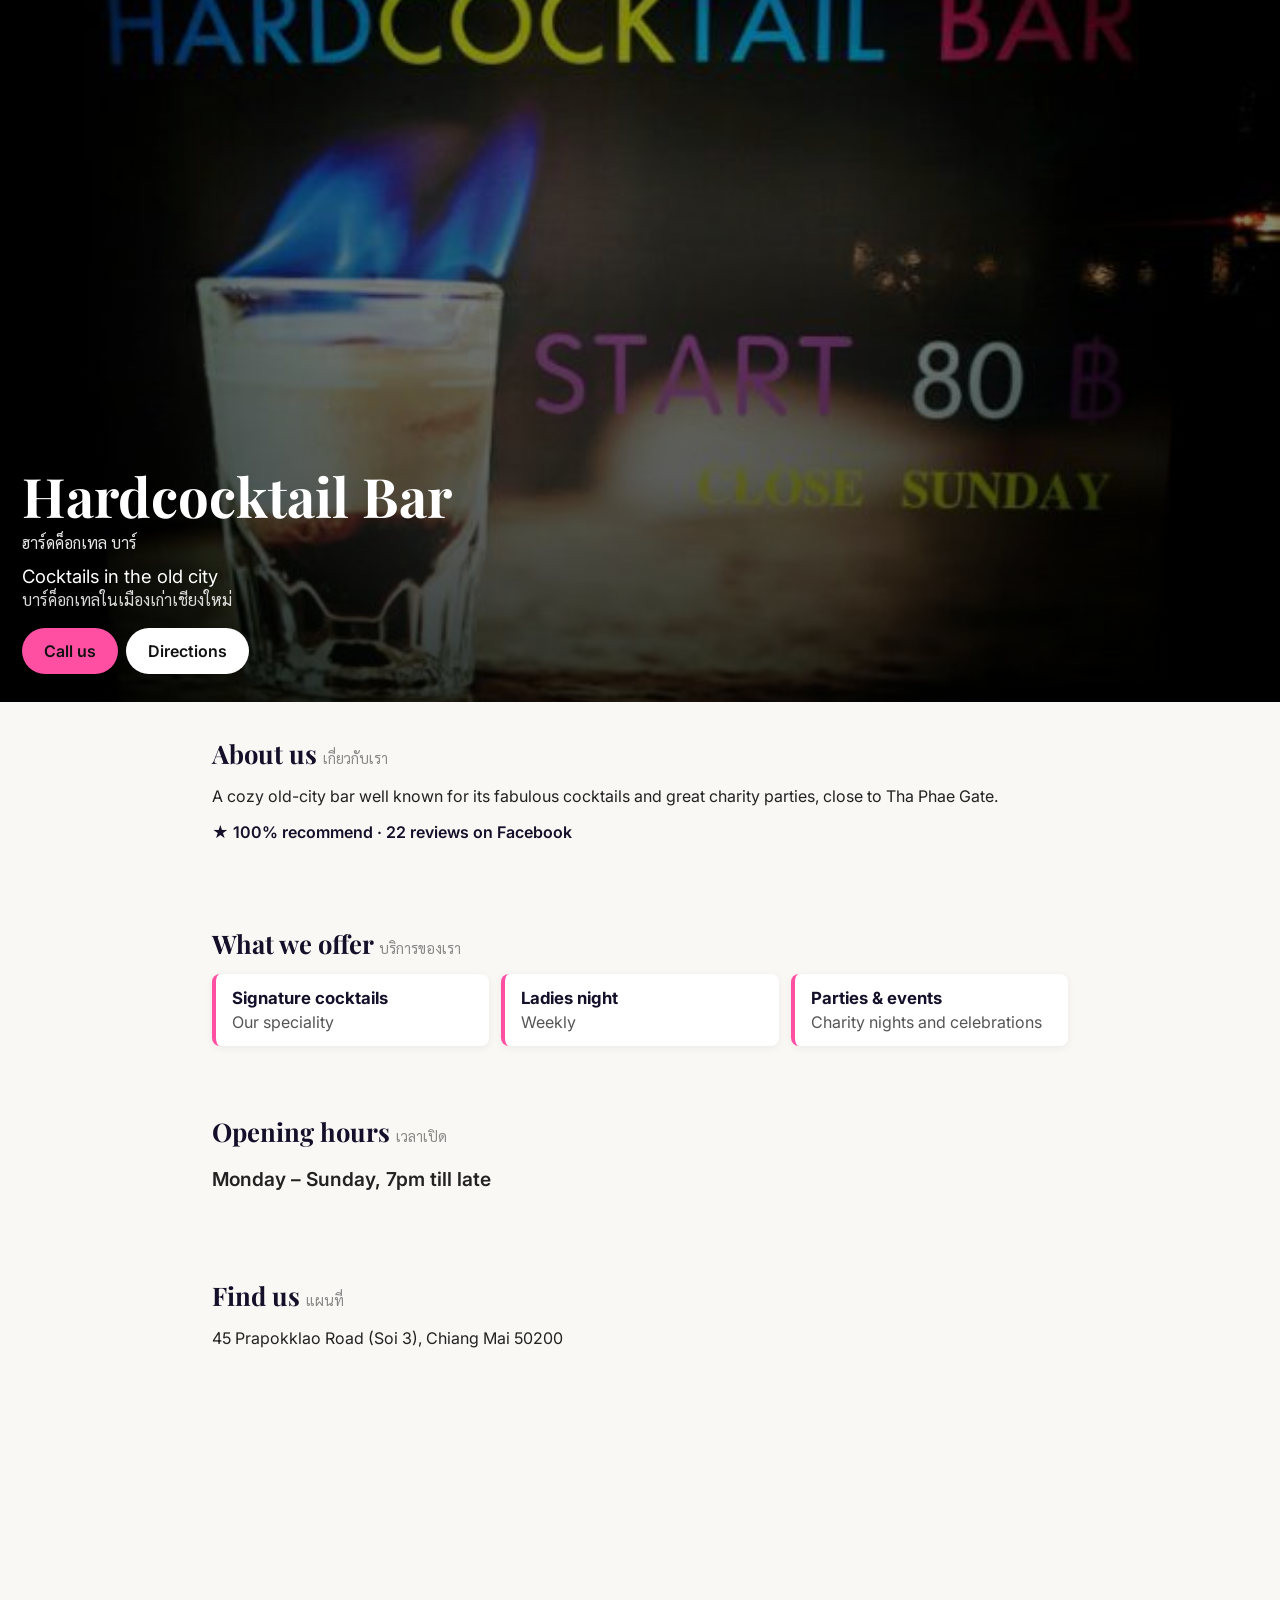
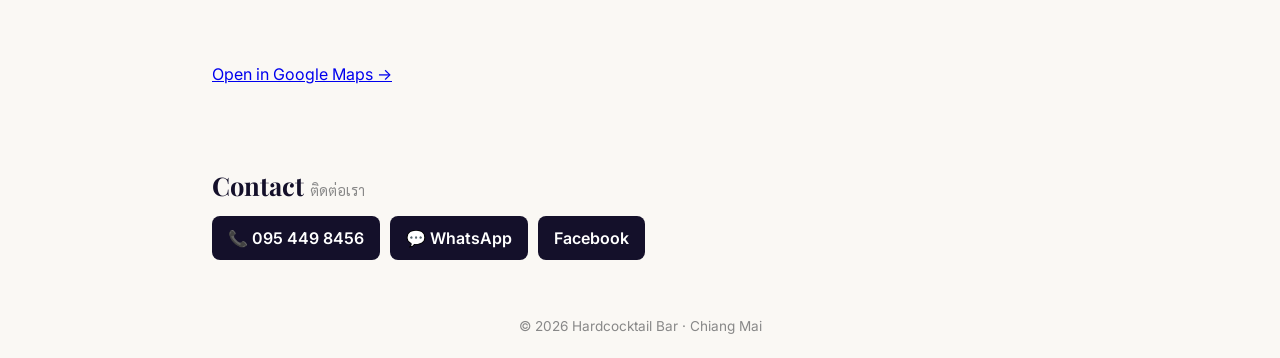
==== index.html @ ef047ebf "Draft site" ====
<!doctype html><html lang="en"><head><meta charset="utf-8"><meta name="viewport" content="width=device-width,initial-scale=1">
<title>Hardcocktail Bar | Chiang Mai</title><meta name="description" content="Cocktails in the old city — 45 Prapokklao Road (Soi 3), Chiang Mai 50200">
<meta property="og:title" content="Hardcocktail Bar"><meta property="og:description" content="Cocktails in the old city"><meta property="og:image" content="img/og.jpg">
<link href="https://fonts.googleapis.com/css2?family=Playfair+Display:wght@700&family=Inter:wght@400;600&family=Sarabun&display=swap" rel="stylesheet">
<style>:root{--a:#14102a;--b:#ff4fa3}*{box-sizing:border-box}body{margin:0;font-family:Inter,Sarabun,sans-serif;color:#222;background:#faf8f4;padding-bottom:70px}
.hero{min-height:78vh;display:flex;flex-direction:column;justify-content:flex-end;padding:28px 22px;color:#fff;background:linear-gradient(180deg,rgba(0,0,0,.35),rgba(0,0,0,.75)),url(img/og.jpg) center/cover}
.hero h1{font-family:'Playfair Display',serif;font-size:2.3rem;margin:0 0 6px;line-height:1.1}.hero .th{font-family:Sarabun;opacity:.9;margin:0 0 12px}.hero .tag{font-size:1.15rem;margin:0}.hero .tagth{font-family:Sarabun;opacity:.85;margin:2px 0 18px}
.cta{display:inline-block;background:var(--b);color:#111;font-weight:600;padding:13px 22px;border-radius:30px;text-decoration:none;margin-right:8px}
section{padding:34px 22px;max-width:900px;margin:auto}h2{font-family:'Playfair Display',serif;color:var(--a);font-size:1.6rem;margin:0 0 14px}h2 small{font-family:Sarabun;font-size:.9rem;color:#888;font-weight:400}
.cards{display:grid;gap:12px;grid-template-columns:repeat(auto-fit,minmax(220px,1fr))}.card{background:#fff;border-left:4px solid var(--b);padding:14px 16px;border-radius:8px;box-shadow:0 2px 8px rgba(0,0,0,.06)}.card h3{margin:0 0 4px;font-size:1.05rem;color:var(--a)}.card p{margin:0;color:#555}
.gal{display:grid;grid-template-columns:repeat(auto-fill,minmax(150px,1fr));gap:8px}.gal img{width:100%;aspect-ratio:1;object-fit:cover;border-radius:8px}
.big{font-size:1.2rem;font-weight:600}.rating{color:var(--a);font-weight:600}blockquote{font-style:italic;border-left:3px solid var(--b);margin:14px 0;padding:4px 14px}cite{display:block;font-size:.85rem;color:#777}
.btns{display:flex;flex-wrap:wrap;gap:10px}.btn{background:var(--a);color:#fff;text-decoration:none;padding:12px 16px;border-radius:8px;font-weight:600;word-break:break-all}
iframe{width:100%;height:280px;border:0;border-radius:10px}footer{text-align:center;color:#888;font-size:.85rem;padding:24px}
.bar{position:fixed;bottom:0;left:0;right:0;display:flex;background:var(--a);z-index:9}.bar a{flex:1;text-align:center;color:#fff;text-decoration:none;padding:15px 4px;font-weight:600;border-right:1px solid rgba(255,255,255,.2)}
@media(min-width:800px){.bar{display:none}body{padding-bottom:0}.hero h1{font-size:3.4rem}}</style></head><body>
<header class="hero"><h1>Hardcocktail Bar</h1><p class="th">ฮาร์ดค็อกเทล บาร์</p><p class="tag">Cocktails in the old city</p><p class="tagth">บาร์ค็อกเทลในเมืองเก่าเชียงใหม่</p>
<div><a class="cta" href="tel:0954498456">Call us</a><a class="cta" style="background:#fff" href="https://www.google.com/maps/search/?api=1&query=Hardcocktail%20Bar%2C%2045%20Prapokklao%20Road%20%28Soi%203%29%2C%20Chiang%20Mai%2050200">Directions</a></div></header>
<section><h2>About us <small>เกี่ยวกับเรา</small></h2><p>A cozy old-city bar well known for its fabulous cocktails and great charity parties, close to Tha Phae Gate.</p><p class="rating">★ 100% recommend · 22 reviews on Facebook</p></section>
<section><h2>What we offer <small>บริการของเรา</small></h2><div class="cards"><div class="card"><h3>Signature cocktails</h3><p>Our speciality</p></div><div class="card"><h3>Ladies night</h3><p>Weekly</p></div><div class="card"><h3>Parties &amp; events</h3><p>Charity nights and celebrations</p></div></div></section>

<section><h2>Opening hours <small>เวลาเปิด</small></h2><p class="big">Monday – Sunday, 7pm till late</p></section>
<section><h2>Find us <small>แผนที่</small></h2><p>45 Prapokklao Road (Soi 3), Chiang Mai 50200</p><iframe loading="lazy" src="https://www.google.com/maps?q=Hardcocktail%20Bar%2C%2045%20Prapokklao%20Road%20%28Soi%203%29%2C%20Chiang%20Mai%2050200&output=embed"></iframe><p><a href="https://www.google.com/maps/search/?api=1&query=Hardcocktail%20Bar%2C%2045%20Prapokklao%20Road%20%28Soi%203%29%2C%20Chiang%20Mai%2050200">Open in Google Maps →</a></p></section>
<section><h2>Contact <small>ติดต่อเรา</small></h2><div class="btns"><a class="btn" href="tel:0954498456">📞 095 449 8456</a><a class="btn" href="https://wa.me/66954498456">💬 WhatsApp</a><a class="btn" href="https://www.facebook.com/508985975838056">Facebook</a></div></section>
<footer>© 2026 Hardcocktail Bar · Chiang Mai</footer>
<nav class="bar"><a href="tel:0954498456">📞 Call</a><a href="https://wa.me/66954498456">💬 WhatsApp</a><a href="https://www.google.com/maps/search/?api=1&query=Hardcocktail%20Bar%2C%2045%20Prapokklao%20Road%20%28Soi%203%29%2C%20Chiang%20Mai%2050200">📍 Map</a></nav></body></html>
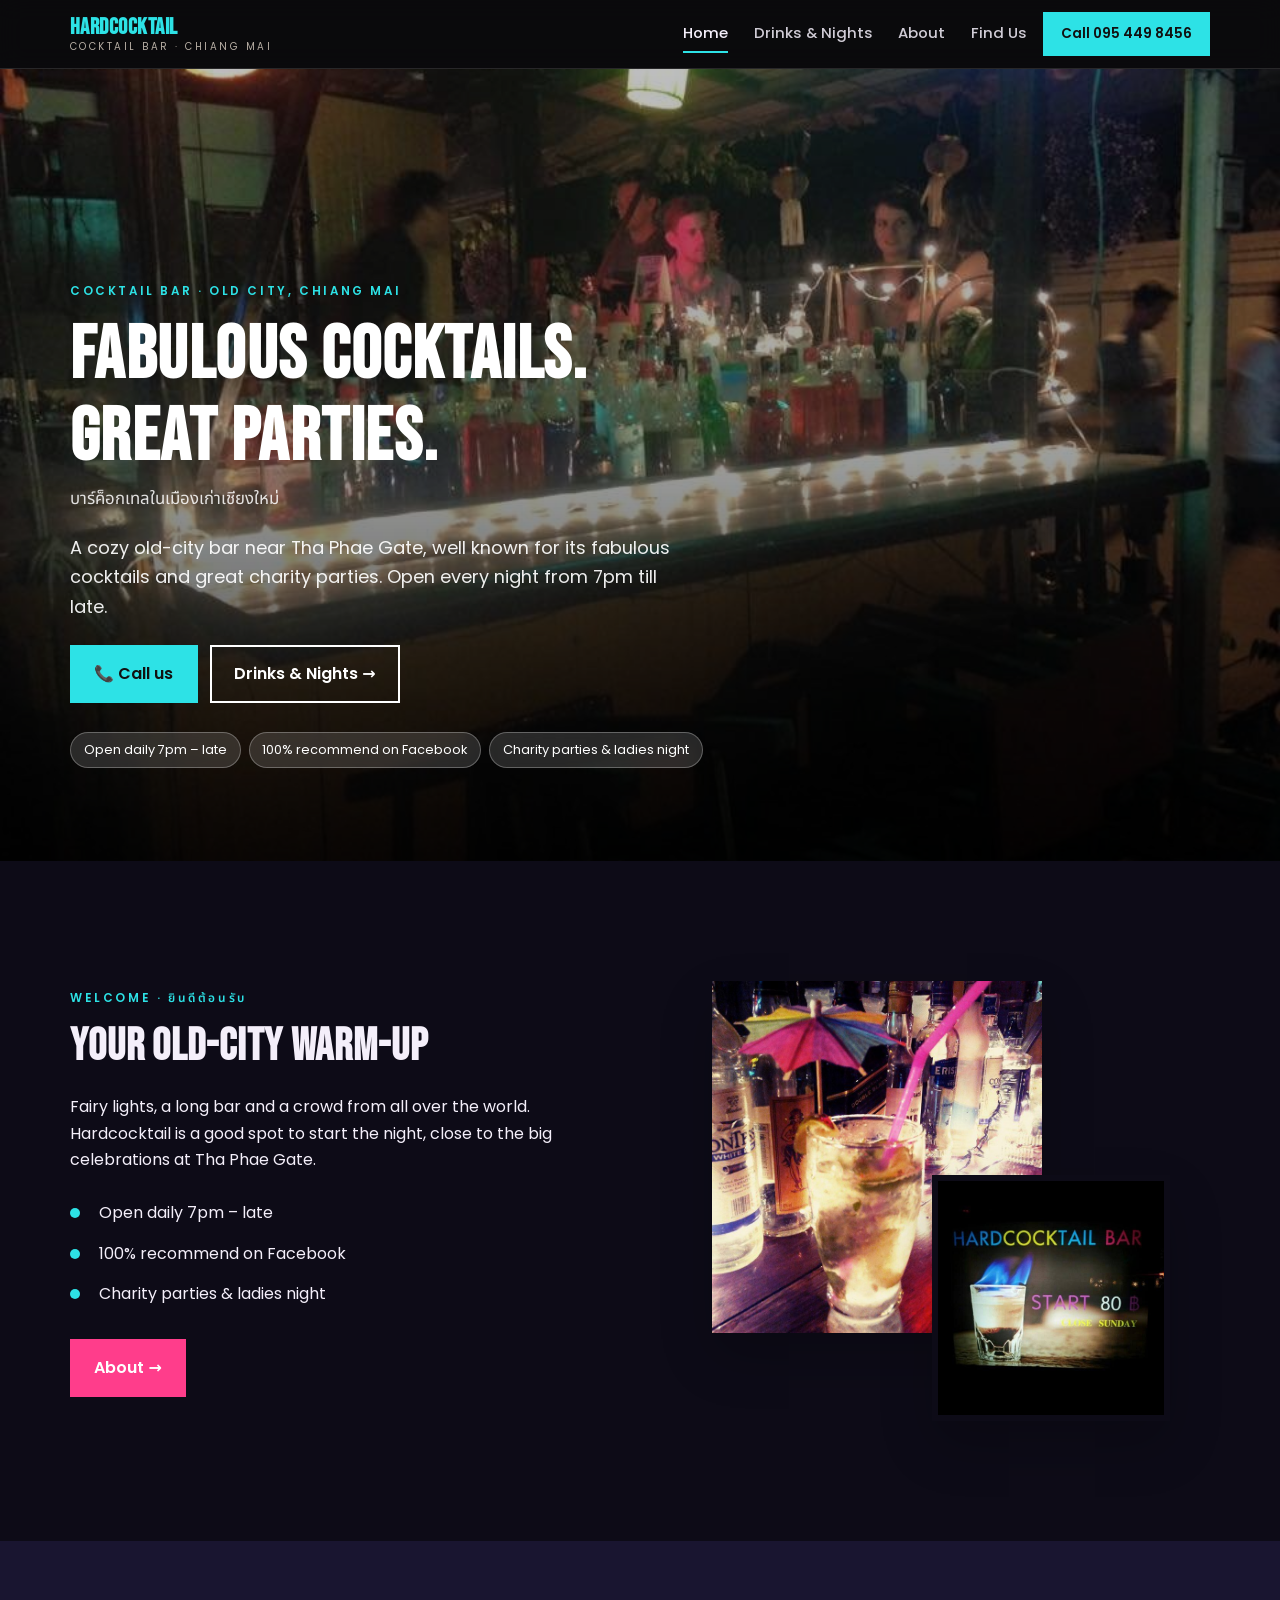
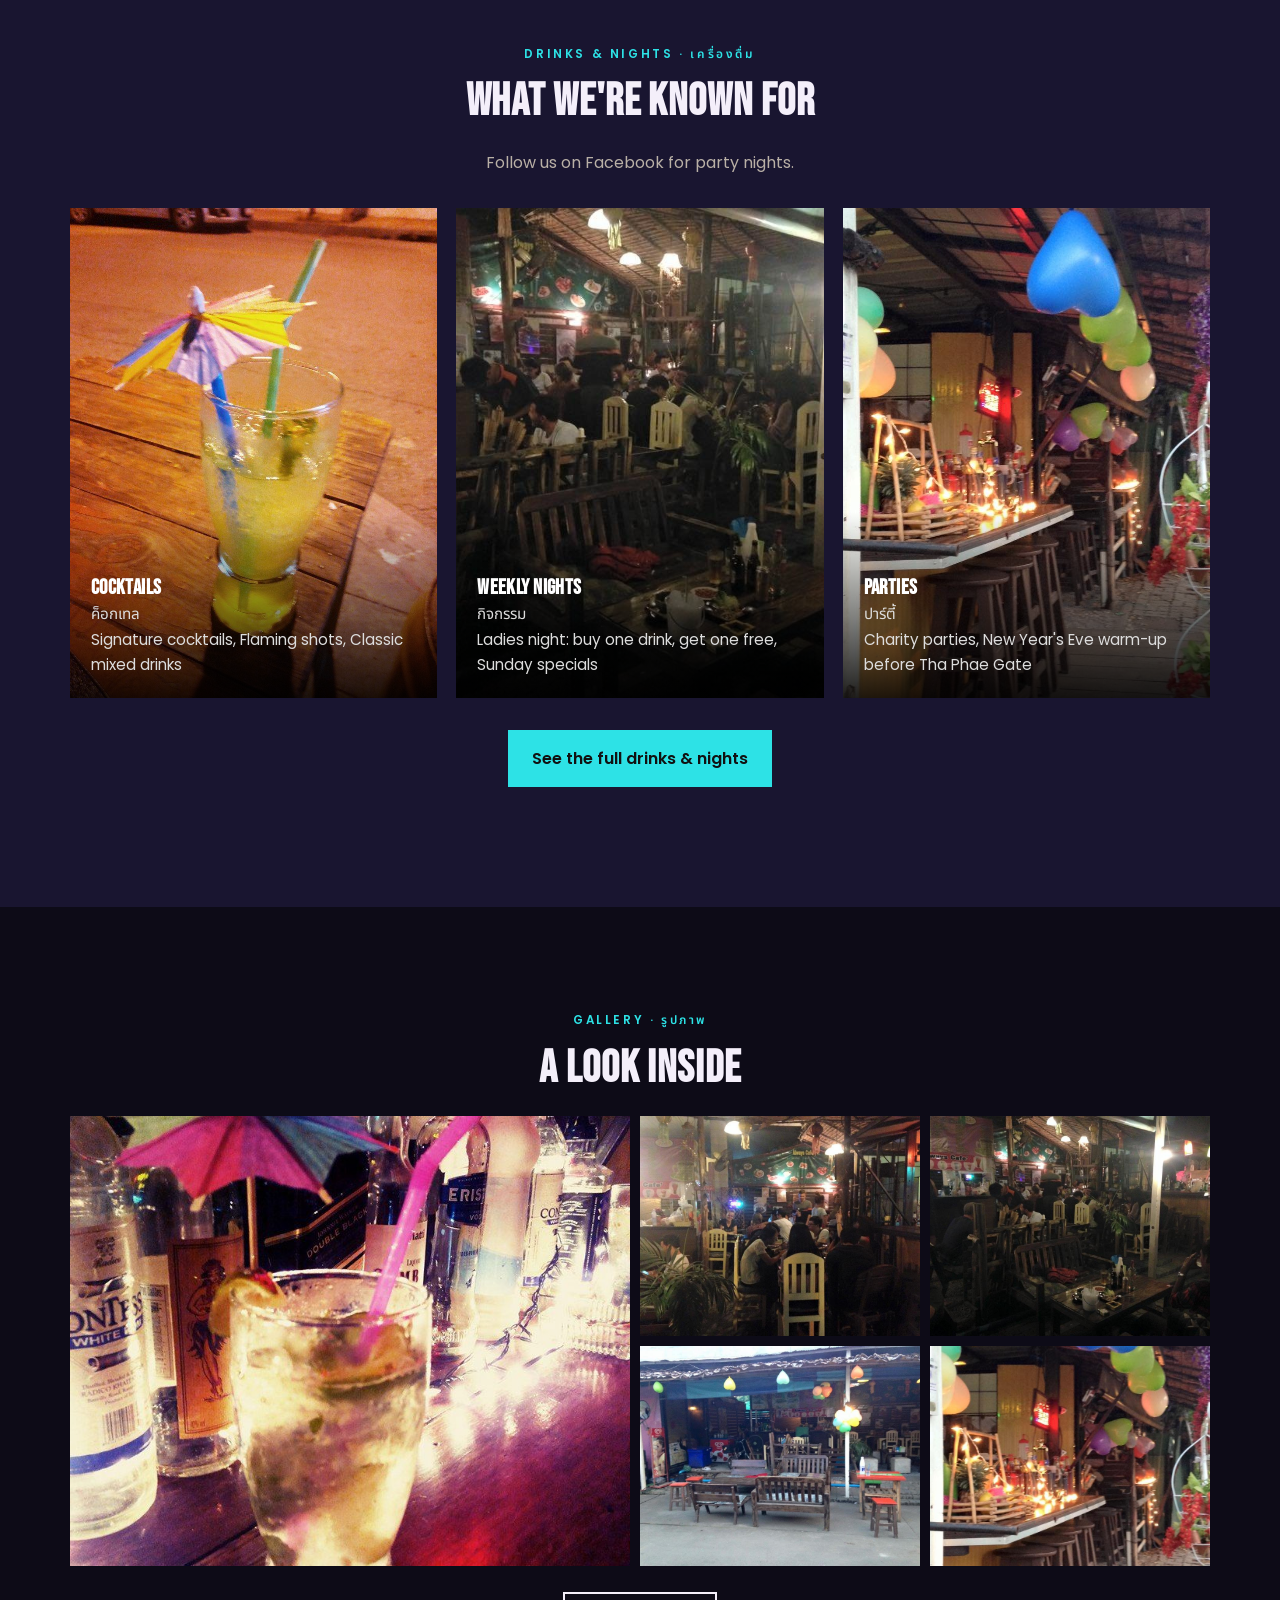
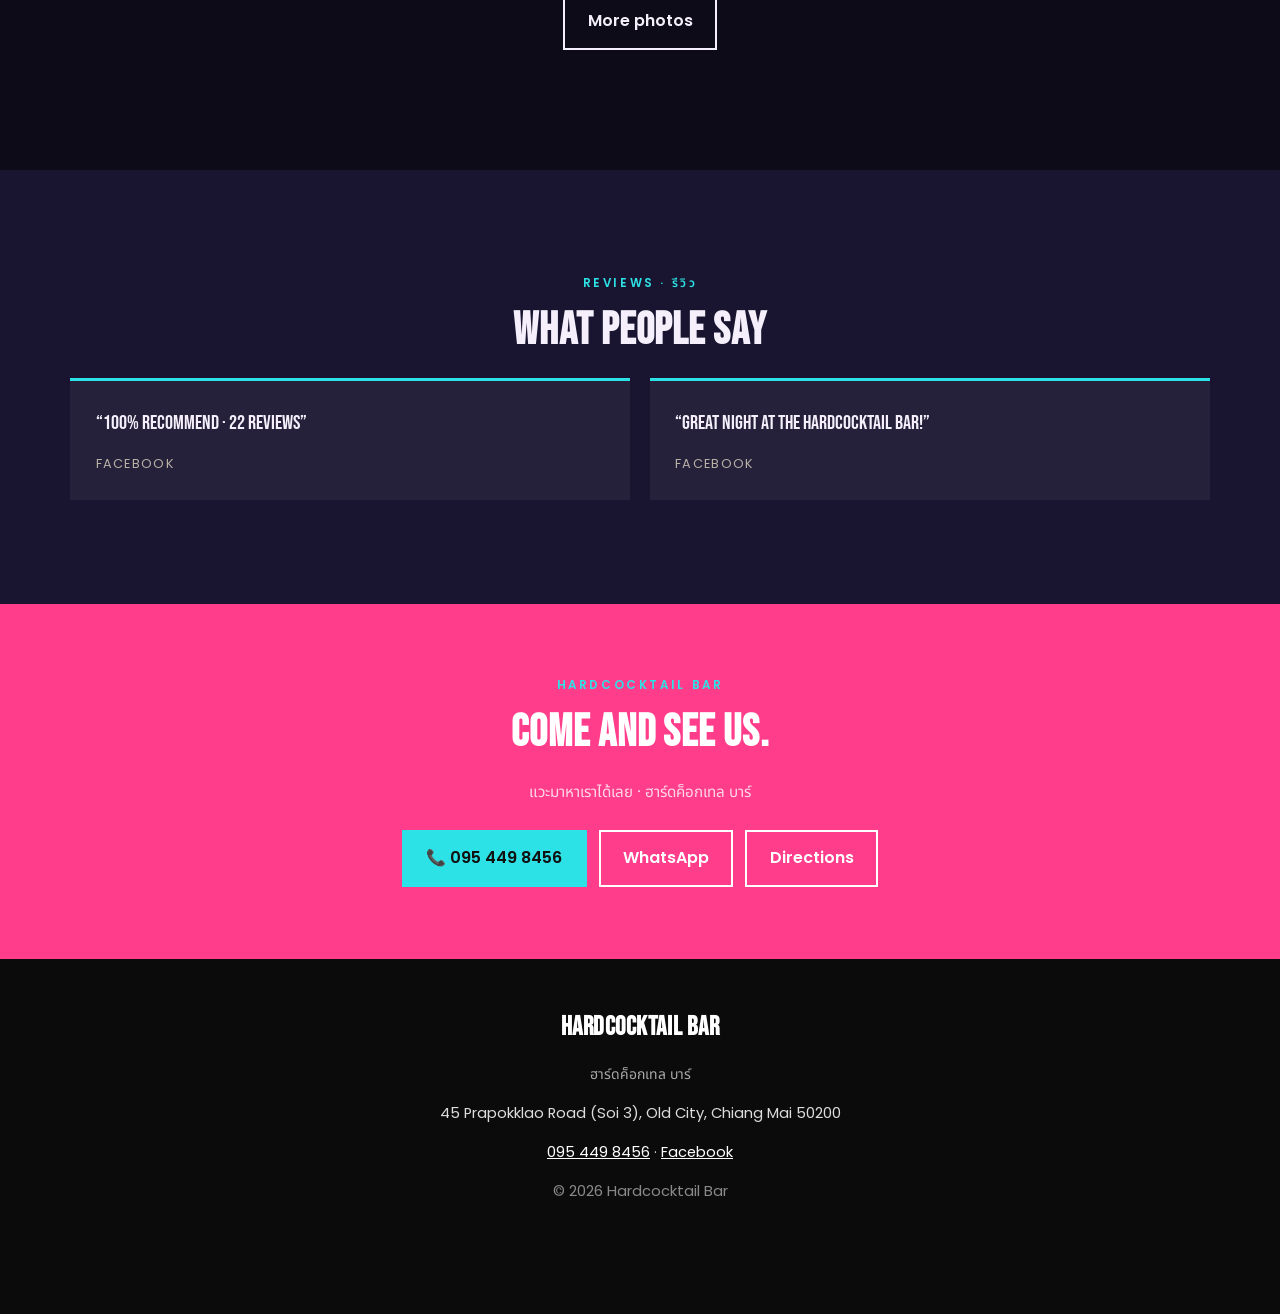
==== commit 59c5d995: "v2: multi-page bespoke draft" ====
--- a/index.html
+++ b/index.html
@@ -1,26 +1,17 @@
 <!doctype html><html lang="en"><head><meta charset="utf-8"><meta name="viewport" content="width=device-width,initial-scale=1">
-<title>Hardcocktail Bar | Chiang Mai</title><meta name="description" content="Cocktails in the old city — 45 Prapokklao Road (Soi 3), Chiang Mai 50200">
-<meta property="og:title" content="Hardcocktail Bar"><meta property="og:description" content="Cocktails in the old city"><meta property="og:image" content="img/og.jpg">
-<link href="https://fonts.googleapis.com/css2?family=Playfair+Display:wght@700&family=Inter:wght@400;600&family=Sarabun&display=swap" rel="stylesheet">
-<style>:root{--a:#14102a;--b:#ff4fa3}*{box-sizing:border-box}body{margin:0;font-family:Inter,Sarabun,sans-serif;color:#222;background:#faf8f4;padding-bottom:70px}
-.hero{min-height:78vh;display:flex;flex-direction:column;justify-content:flex-end;padding:28px 22px;color:#fff;background:linear-gradient(180deg,rgba(0,0,0,.35),rgba(0,0,0,.75)),url(img/og.jpg) center/cover}
-.hero h1{font-family:'Playfair Display',serif;font-size:2.3rem;margin:0 0 6px;line-height:1.1}.hero .th{font-family:Sarabun;opacity:.9;margin:0 0 12px}.hero .tag{font-size:1.15rem;margin:0}.hero .tagth{font-family:Sarabun;opacity:.85;margin:2px 0 18px}
-.cta{display:inline-block;background:var(--b);color:#111;font-weight:600;padding:13px 22px;border-radius:30px;text-decoration:none;margin-right:8px}
-section{padding:34px 22px;max-width:900px;margin:auto}h2{font-family:'Playfair Display',serif;color:var(--a);font-size:1.6rem;margin:0 0 14px}h2 small{font-family:Sarabun;font-size:.9rem;color:#888;font-weight:400}
-.cards{display:grid;gap:12px;grid-template-columns:repeat(auto-fit,minmax(220px,1fr))}.card{background:#fff;border-left:4px solid var(--b);padding:14px 16px;border-radius:8px;box-shadow:0 2px 8px rgba(0,0,0,.06)}.card h3{margin:0 0 4px;font-size:1.05rem;color:var(--a)}.card p{margin:0;color:#555}
-.gal{display:grid;grid-template-columns:repeat(auto-fill,minmax(150px,1fr));gap:8px}.gal img{width:100%;aspect-ratio:1;object-fit:cover;border-radius:8px}
-.big{font-size:1.2rem;font-weight:600}.rating{color:var(--a);font-weight:600}blockquote{font-style:italic;border-left:3px solid var(--b);margin:14px 0;padding:4px 14px}cite{display:block;font-size:.85rem;color:#777}
-.btns{display:flex;flex-wrap:wrap;gap:10px}.btn{background:var(--a);color:#fff;text-decoration:none;padding:12px 16px;border-radius:8px;font-weight:600;word-break:break-all}
-iframe{width:100%;height:280px;border:0;border-radius:10px}footer{text-align:center;color:#888;font-size:.85rem;padding:24px}
-.bar{position:fixed;bottom:0;left:0;right:0;display:flex;background:var(--a);z-index:9}.bar a{flex:1;text-align:center;color:#fff;text-decoration:none;padding:15px 4px;font-weight:600;border-right:1px solid rgba(255,255,255,.2)}
-@media(min-width:800px){.bar{display:none}body{padding-bottom:0}.hero h1{font-size:3.4rem}}</style></head><body>
-<header class="hero"><h1>Hardcocktail Bar</h1><p class="th">ฮาร์ดค็อกเทล บาร์</p><p class="tag">Cocktails in the old city</p><p class="tagth">บาร์ค็อกเทลในเมืองเก่าเชียงใหม่</p>
-<div><a class="cta" href="tel:0954498456">Call us</a><a class="cta" style="background:#fff" href="https://www.google.com/maps/search/?api=1&query=Hardcocktail%20Bar%2C%2045%20Prapokklao%20Road%20%28Soi%203%29%2C%20Chiang%20Mai%2050200">Directions</a></div></header>
-<section><h2>About us <small>เกี่ยวกับเรา</small></h2><p>A cozy old-city bar well known for its fabulous cocktails and great charity parties, close to Tha Phae Gate.</p><p class="rating">★ 100% recommend · 22 reviews on Facebook</p></section>
-<section><h2>What we offer <small>บริการของเรา</small></h2><div class="cards"><div class="card"><h3>Signature cocktails</h3><p>Our speciality</p></div><div class="card"><h3>Ladies night</h3><p>Weekly</p></div><div class="card"><h3>Parties &amp; events</h3><p>Charity nights and celebrations</p></div></div></section>
-
-<section><h2>Opening hours <small>เวลาเปิด</small></h2><p class="big">Monday – Sunday, 7pm till late</p></section>
-<section><h2>Find us <small>แผนที่</small></h2><p>45 Prapokklao Road (Soi 3), Chiang Mai 50200</p><iframe loading="lazy" src="https://www.google.com/maps?q=Hardcocktail%20Bar%2C%2045%20Prapokklao%20Road%20%28Soi%203%29%2C%20Chiang%20Mai%2050200&output=embed"></iframe><p><a href="https://www.google.com/maps/search/?api=1&query=Hardcocktail%20Bar%2C%2045%20Prapokklao%20Road%20%28Soi%203%29%2C%20Chiang%20Mai%2050200">Open in Google Maps →</a></p></section>
-<section><h2>Contact <small>ติดต่อเรา</small></h2><div class="btns"><a class="btn" href="tel:0954498456">📞 095 449 8456</a><a class="btn" href="https://wa.me/66954498456">💬 WhatsApp</a><a class="btn" href="https://www.facebook.com/508985975838056">Facebook</a></div></section>
-<footer>© 2026 Hardcocktail Bar · Chiang Mai</footer>
-<nav class="bar"><a href="tel:0954498456">📞 Call</a><a href="https://wa.me/66954498456">💬 WhatsApp</a><a href="https://www.google.com/maps/search/?api=1&query=Hardcocktail%20Bar%2C%2045%20Prapokklao%20Road%20%28Soi%203%29%2C%20Chiang%20Mai%2050200">📍 Map</a></nav></body></html>+<title>Hardcocktail Bar | Cocktail Bar · Old City, Chiang Mai</title><meta name="description" content="A cozy old-city bar near Tha Phae Gate, well known for its fabulous cocktails and great charity parties. Open every night from 7pm till late."><meta name="theme-color" content="#ff3d8b">
+<meta property="og:title" content="Hardcocktail Bar"><meta property="og:description" content="A cozy old-city bar near Tha Phae Gate, well known for its fabulous cocktails and great charity parties. Open every night from 7pm till late."><meta property="og:image" content="assets/images/00.jpg">
+<link rel="preconnect" href="https://fonts.googleapis.com"><link rel="preconnect" href="https://fonts.gstatic.com" crossorigin>
+<link href="https://fonts.googleapis.com/css2?family=Bebas+Neue:wght@400;600;700&family=Poppins:wght@300;400;500;600;700&family=Noto+Sans+Thai:wght@400;500&display=swap" rel="stylesheet"><link rel="stylesheet" href="css/styles.css"></head><body>
+<header class="nav"><div class="wrap nav-in"><a class="brand" href="index.html"><b>Hardcocktail</b><small>Cocktail Bar · Chiang Mai</small></a>
+<nav class="links" id="links"><a href="index.html" class=on>Home</a><a href="drinks.html">Drinks &amp; Nights</a><a href="about.html">About</a><a href="visit.html">Find Us</a></nav><a class="btn sm" href="tel:0954498456">Call 095 449 8456</a><button class="burger" id="burger" aria-label="Menu"><span></span><span></span><span></span></button></div></header><section class="hero"><img class="bgimg" src="assets/images/00.jpg" alt="The bar at night"><div class="shade"></div><div class="wrap"><div class="hero-in rv"><p class="eyebrow">Cocktail Bar · Old City, Chiang Mai</p><h1>Fabulous cocktails.<br>Great parties.</h1><p class="th">บาร์ค็อกเทลในเมืองเก่าเชียงใหม่</p><p class="lead">A cozy old-city bar near Tha Phae Gate, well known for its fabulous cocktails and great charity parties. Open every night from 7pm till late.</p><div class="cta"><a class="btn" href="tel:0954498456">📞 Call us</a><a class="btn ghost" style="color:#fff" href="drinks.html">Drinks &amp; Nights →</a></div><div class="badges"><span>Open daily 7pm – late</span><span>100% recommend on Facebook</span><span>Charity parties &amp; ladies night</span></div></div></div></section>
+<section class="s"><div class="wrap two"><div class="rv"><p class="eyebrow">Welcome · ยินดีต้อนรับ</p><h2>Your old-city warm-up</h2><p>Fairy lights, a long bar and a crowd from all over the world. Hardcocktail is a good spot to start the night, close to the big celebrations at Tha Phae Gate.</p><ul class="ticks"><li>Open daily 7pm – late</li><li>100% recommend on Facebook</li><li>Charity parties &amp; ladies night</li></ul><p style="margin-top:1.5rem"><a class="btn alt" href="about.html">About →</a></p></div>
+<figure class="stack rv"><img class="a1" src="assets/images/02.jpg" alt="Cocktails" loading="lazy"><img class="a2" src="assets/images/01.jpg" alt="Hardcocktail Bar" loading="lazy"></figure></div></section>
+<section class="s alt"><div class="wrap"><p class="eyebrow center">Drinks &amp; Nights · เครื่องดื่ม</p><h2 class="center">What we're known for</h2><p class="center sub">Follow us on Facebook for party nights.</p><div class="feats ov"><article class="feat rv"><img src="assets/images/03.jpg" alt="Cocktails" loading="lazy"><div><h3>Cocktails</h3><p class="th">ค็อกเทล</p><p>Signature cocktails, Flaming shots, Classic mixed drinks</p></div></article><article class="feat rv"><img src="assets/images/05.jpg" alt="Weekly nights" loading="lazy"><div><h3>Weekly nights</h3><p class="th">กิจกรรม</p><p>Ladies night: buy one drink, get one free, Sunday specials</p></div></article><article class="feat rv"><img src="assets/images/07.jpg" alt="Parties" loading="lazy"><div><h3>Parties</h3><p class="th">ปาร์ตี้</p><p>Charity parties, New Year&#x27;s Eve warm-up before Tha Phae Gate</p></div></article></div><p class="center" style="margin-top:2rem"><a class="btn" href="drinks.html">See the full drinks &amp; nights</a></p></div></section>
+<section class="s"><div class="wrap"><p class="eyebrow center">Gallery · รูปภาพ</p><h2 class="center">A look inside</h2><div class="strip rv"><a href="assets/images/02.jpg" data-lb="Cocktails"><img src="assets/images/02.jpg" alt="Cocktails" loading="lazy"></a><a href="assets/images/04.jpg" data-lb="Bar lights"><img src="assets/images/04.jpg" alt="Bar lights" loading="lazy"></a><a href="assets/images/05.jpg" data-lb="Night crowd"><img src="assets/images/05.jpg" alt="Night crowd" loading="lazy"></a><a href="assets/images/06.jpg" data-lb="Street front"><img src="assets/images/06.jpg" alt="Street front" loading="lazy"></a><a href="assets/images/07.jpg" data-lb="Our bar"><img src="assets/images/07.jpg" alt="Our bar" loading="lazy"></a></div><p class="center" style="margin-top:1.6rem"><a class="btn ghost" href="about.html#gallery">More photos</a></p></div></section>
+<section class="s alt"><div class="wrap"><p class="eyebrow center">Reviews · รีวิว</p><h2 class="center">What people say</h2><div class="quotes"><blockquote class="rv">“100% recommend · 22 reviews”<cite>Facebook</cite></blockquote><blockquote class="rv">“Great night at the Hardcocktail Bar!”<cite>Facebook</cite></blockquote></div></div></section><section class="band"><div class="wrap rv"><p class="eyebrow" style="color:var(--b)">Hardcocktail Bar</p><h2>Come and see us.</h2><p class="th">แวะมาหาเราได้เลย · ฮาร์ดค็อกเทล บาร์</p>
+<div class="cta"><a class="btn" href="tel:0954498456">📞 095 449 8456</a><a class="btn ghost" style="color:#fff" href="https://wa.me/66954498456">WhatsApp</a><a class="btn ghost" style="color:#fff" href="https://www.google.com/maps/search/?api=1&query=Hardcocktail%20Bar%2C%2045%20Prapokklao%20Road%20%28Soi%203%29%2C%20Old%20City%2C%20Chiang%20Mai%2050200">Directions</a></div></div></section>
+<footer class="foot"><div class="wrap"><b>Hardcocktail Bar</b><p class="th">ฮาร์ดค็อกเทล บาร์</p><p>45 Prapokklao Road (Soi 3), Old City, Chiang Mai 50200</p>
+<p><a href="tel:0954498456">095 449 8456</a> · <a href="https://www.facebook.com/508985975838056">Facebook</a></p><p style="opacity:.6">© 2026 Hardcocktail Bar</p></div></footer>
+<div class="mbar"><a href="tel:0954498456">📞 Call</a><a href="https://wa.me/66954498456">💬 WhatsApp</a><a href="https://www.google.com/maps/search/?api=1&query=Hardcocktail%20Bar%2C%2045%20Prapokklao%20Road%20%28Soi%203%29%2C%20Old%20City%2C%20Chiang%20Mai%2050200">📍 Map</a></div>
+<div class="lb" id="lb"><button aria-label="Close">×</button><img alt=""><p></p></div><script src="js/main.js"></script></body></html>
--- a/css/styles.css
+++ b/css/styles.css
@@ -0,0 +1,38 @@
+
+:root{--bg:#0d0b17;--fg:#f4effa;--a:#ff3d8b;--b:#2de2e6;--c:#191530;--r:0px;--f1:'Bebas Neue',serif;--f2:'Poppins',system-ui,sans-serif;--mut:#b9b0a6;--card:#ffffff0d}
+*{box-sizing:border-box}html{scroll-behavior:smooth}body{margin:0;background:var(--bg);color:var(--fg);font-family:var(--f2),'Noto Sans Thai',sans-serif;line-height:1.65;-webkit-font-smoothing:antialiased}
+img{max-width:100%;display:block}a{color:inherit}.wrap{width:min(100% - 2.5rem,1140px);margin:auto}
+h1,h2,h3{font-family:var(--f1);line-height:1.12;margin:0 0 .5em;text-transform:uppercase;letter-spacing:.02em}h2{font-size:clamp(1.8rem,4vw,2.8rem)}h3{font-size:1.3rem}
+.th{font-family:'Noto Sans Thai',var(--f2);color:var(--mut);font-size:.95em}.eyebrow{text-transform:uppercase;letter-spacing:.22em;font-size:.74rem;font-weight:600;color:var(--b);margin:0 0 .8rem}.center{text-align:center}.sub{color:var(--mut);max-width:640px}.center.sub{margin:0 auto 2rem}
+.nav{position:sticky;top:0;z-index:40;background:rgba(10,10,10,.82);backdrop-filter:blur(12px);border-bottom:1px solid rgba(255,255,255,.12)}.nav-in{display:flex;align-items:center;gap:1rem;height:68px}
+.brand{text-decoration:none;display:flex;flex-direction:column;line-height:1;margin-right:auto}.brand b{font-family:var(--f1);font-size:1.45rem;color:var(--b);text-transform:uppercase;letter-spacing:.02em}.brand small{font-size:.62rem;letter-spacing:.25em;text-transform:uppercase;color:var(--mut);margin-top:3px}
+.links{display:flex;gap:1.6rem}.links a{text-decoration:none;font-weight:500;font-size:.93rem;opacity:.85;padding:6px 0;border-bottom:2px solid transparent}.links a:hover,.links a.on{opacity:1;border-color:var(--b)}
+.btn{display:inline-flex;align-items:center;gap:.4rem;text-decoration:none;font-weight:600;padding:.85rem 1.4rem;border-radius:var(--r);background:var(--b);color:#111;border:2px solid var(--b);transition:.25s}.btn:hover{transform:translateY(-2px);filter:brightness(1.07)}.btn.ghost{background:transparent;color:inherit;border-color:currentColor}.btn.sm{padding:.55rem 1rem;font-size:.85rem}.btn.alt{background:var(--a);border-color:var(--a);color:#fff}
+.burger{display:none;background:none;border:0;width:40px;height:40px;cursor:pointer;color:inherit}.burger span{display:block;height:2px;background:currentColor;margin:7px 6px;transition:.3s}
+@media(max-width:860px){.links{position:fixed;inset:68px 0 auto 0;flex-direction:column;gap:0;background:var(--bg);padding:.5rem 1.25rem 1.25rem;transform:translateY(-140%);transition:.35s;box-shadow:0 20px 40px rgba(0,0,0,.2)}.links.open{transform:none}.links a{padding:14px 0;border-bottom:1px solid rgba(255,255,255,.12);font-size:1.05rem}.burger{display:block}.nav .btn.sm{display:none}}
+.hero{position:relative;color:#fff;overflow:hidden}.hero .bgimg{position:absolute;inset:0;width:100%;height:100%;object-fit:cover;animation:kb 18s ease-out both}@keyframes kb{from{transform:scale(1.12)}to{transform:scale(1)}}
+.hero .shade{position:absolute;inset:0;background:linear-gradient(180deg,rgba(0,0,0,.25) 0%,rgba(0,0,0,.35) 45%,rgba(0,0,0,.82) 100%)}.hero-in{position:relative;padding:clamp(7rem,22vh,12rem) 0 4.5rem;max-width:760px}.hero:not(.split):not(.framed){min-height:clamp(560px,88vh,820px);display:flex;align-items:flex-end}.hero h1{font-size:clamp(2.4rem,7vw,4.6rem);margin-bottom:.4rem}.hero .lead{font-size:1.12rem;opacity:.92;max-width:600px}.hero .th{color:rgba(255,255,255,.85);font-size:1.05rem;margin:.2rem 0 1.2rem}
+.cta{display:flex;flex-wrap:wrap;gap:.75rem;margin-top:1.5rem}.badges{display:flex;flex-wrap:wrap;gap:.5rem;margin-top:1.8rem}.badges span{font-size:.8rem;padding:.4rem .8rem;border-radius:99px;background:rgba(255,255,255,.14);border:1px solid rgba(255,255,255,.28);backdrop-filter:blur(6px)}
+.hero.split{color:var(--fg);background:var(--c)}.hero.split .grid2{display:grid;grid-template-columns:1.05fr 1fr;align-items:center;gap:3rem;min-height:clamp(560px,82vh,760px);padding:3rem 0}.hero.split .hero-in{padding:0}.hero.split .th{color:var(--mut)}.hero.split .badges span{background:var(--bg);border-color:rgba(255,255,255,.12);color:var(--fg)}
+.hero.split .pic{position:relative;height:clamp(420px,70vh,620px)}.hero.split .pic img{position:absolute;object-fit:cover;border-radius:var(--r);box-shadow:0 30px 60px rgba(0,0,0,.18)}.hero.split .pic .p1{inset:0 18% 12% 0;width:82%;height:88%}.hero.split .pic .p2{right:0;bottom:0;width:46%;height:46%;border:6px solid var(--c)}
+.hero.framed{background:var(--a);padding:1.2rem}.hero.framed .frame{position:relative;border:1px solid var(--b);min-height:clamp(560px,86vh,820px);display:flex;align-items:flex-end;overflow:hidden}.hero.framed .hero-in{padding:6rem 2rem 3.5rem}
+@media(max-width:860px){.hero.split .grid2{grid-template-columns:1fr;gap:2rem;min-height:0;padding:2rem 0 3rem}.hero.split .pic{min-height:340px;order:-1}.hero.framed{padding:.6rem}.hero.framed .hero-in{padding:5rem 1.2rem 2.5rem}}
+section.s{padding:clamp(4rem,9vw,6.5rem) 0}.alt{background:var(--c)}.two{display:grid;grid-template-columns:1fr 1fr;gap:clamp(2rem,5vw,4.5rem);align-items:center}.feats.ov .feat{position:relative;aspect-ratio:3/4;box-shadow:none}.feats.ov .feat img{position:absolute;inset:0;height:100%;aspect-ratio:auto}.feats.ov .feat div{position:absolute;inset:auto 0 0 0;padding:4rem 1.3rem 1.3rem;background:linear-gradient(transparent,rgba(0,0,0,.88));color:#fff}.feats.ov .feat p{color:#ddd}
+@media(max-width:860px){.feats.ov .feat{aspect-ratio:4/3}.two{grid-template-columns:1fr}}
+.stack{position:relative;min-height:440px}.stack img{position:absolute;object-fit:cover;border-radius:var(--r);box-shadow:0 24px 50px rgba(0,0,0,.2)}.stack .a1{left:0;top:0;width:72%;height:80%}.stack .a2{right:0;bottom:0;width:52%;height:56%;border:6px solid var(--bg)}
+.ticks{list-style:none;padding:0;margin:1.2rem 0 0}.ticks li{padding:.45rem 0 .45rem 1.8rem;position:relative}.ticks li:before{content:'';position:absolute;left:0;top:.95rem;width:10px;height:10px;border-radius:50%;background:var(--b)}
+.feats{display:grid;grid-template-columns:repeat(auto-fit,minmax(240px,1fr));gap:1.2rem}.feat{background:var(--card);border-radius:var(--r);overflow:hidden;box-shadow:0 10px 30px rgba(0,0,0,.08);transition:.3s}.feat:hover{transform:translateY(-5px)}.feat img{width:100%;aspect-ratio:4/3;object-fit:cover}.feat div{padding:1.1rem 1.25rem 1.3rem}.feat p{margin:0;color:var(--mut);font-size:.95rem}.feat h3{margin-bottom:.15rem}
+.strip{display:grid;grid-template-columns:2fr 1fr 1fr;grid-auto-rows:220px;gap:10px}.strip a:first-child{grid-row:span 2}.strip img{width:100%;height:100%;object-fit:cover;border-radius:var(--r);transition:.4s}.strip a{overflow:hidden;border-radius:var(--r)}.strip a:hover img{transform:scale(1.06)}@media(max-width:700px){.strip{grid-template-columns:1fr 1fr;grid-auto-rows:150px}}
+.quotes{display:grid;grid-template-columns:repeat(auto-fit,minmax(260px,1fr));gap:1.2rem}.quotes blockquote{margin:0;padding:1.6rem;background:var(--card);border-radius:var(--r);border-top:3px solid var(--b);font-family:var(--f1);font-size:1.15rem;font-size:1.25rem}.quotes cite{display:block;margin-top:.8rem;font-family:var(--f2);font-style:normal;font-size:.8rem;color:var(--mut);letter-spacing:.1em;text-transform:uppercase}
+.band{background:var(--a);color:#fff;text-align:center;padding:4.5rem 0}.band h2{color:#fff}.band .th{color:rgba(255,255,255,.8)}.band .cta{justify-content:center}
+.phero{position:relative;color:#fff;padding:9rem 0 3.5rem;overflow:hidden}.phero img{position:absolute;inset:0;width:100%;height:100%;object-fit:cover}.phero .shade{position:absolute;inset:0;background:linear-gradient(180deg,rgba(0,0,0,.25) 0%,rgba(0,0,0,.35) 45%,rgba(0,0,0,.82) 100%)}.phero .wrap{position:relative}.phero h1{font-size:clamp(2.2rem,6vw,3.8rem)}.phero .th{color:rgba(255,255,255,.85)}
+.menu{display:grid;grid-template-columns:repeat(auto-fit,minmax(300px,1fr));gap:1.4rem}.mcard{background:var(--card);padding:1.8rem;border-radius:var(--r);box-shadow:0 8px 24px rgba(0,0,0,.06);border-left:4px solid var(--b)}.mcard h3{margin:0}.mcard .th{margin:0 0 .8rem}.mcard ul{list-style:none;padding:0;margin:0}.mcard li{padding:.55rem 0;border-bottom:1px dashed rgba(255,255,255,.12)}.mcard li:last-child{border:0}
+.note{font-size:.9rem;color:var(--mut);text-align:center;margin-top:2rem}
+.gal{columns:3 260px;column-gap:10px}.gal a{display:block;margin-bottom:10px;border-radius:var(--r);overflow:hidden;break-inside:avoid}.gal img{width:100%;transition:.4s}.gal a:hover img{transform:scale(1.04)}
+.lb{position:fixed;inset:0;background:rgba(0,0,0,.92);display:none;align-items:center;justify-content:center;z-index:99;padding:1rem}.lb.on{display:flex}.lb img{max-height:86vh;max-width:94vw;border-radius:6px}.lb p{position:absolute;bottom:1.2rem;color:#fff;width:100%;text-align:center}.lb button{position:absolute;top:1rem;right:1rem;background:none;border:0;color:#fff;font-size:2.2rem;cursor:pointer}
+dl.info{display:grid;grid-template-columns:auto 1fr;gap:.7rem 1.4rem;margin:1.4rem 0}dl.info dt{font-weight:700;color:var(--b);text-transform:uppercase;font-size:.75rem;letter-spacing:.15em;padding-top:.3rem}dl.info dd{margin:0}dl.info a{color:inherit;font-weight:600}
+.hours{width:100%;border-collapse:collapse;margin:1rem 0}.hours td{padding:.7rem 0;border-bottom:1px solid rgba(255,255,255,.12)}.hours td:last-child{text-align:right;font-weight:600}
+.map iframe{width:100%;height:420px;border:0;border-radius:var(--r);filter:grayscale(.3) invert(.9) hue-rotate(180deg)}
+.foot{background:#0b0b0b;color:#ddd;padding:3rem 0 6rem;text-align:center;font-size:.92rem}.foot b{font-family:var(--f1);font-size:1.6rem;color:#fff;text-transform:uppercase;letter-spacing:.02em}.foot a{color:#fff}.foot .th{color:#aaa}
+.mbar{position:fixed;left:0;right:0;bottom:0;display:none;z-index:50;background:var(--a);box-shadow:0 -6px 20px rgba(0,0,0,.2)}.mbar a{flex:1;text-align:center;color:#fff;text-decoration:none;font-weight:600;padding:14px 4px;font-size:.92rem}.mbar a+a{border-left:1px solid rgba(255,255,255,.18)}@media(max-width:860px){.mbar{display:flex}}
+.rv{opacity:0;transform:translateY(26px);transition:opacity .8s ease,transform .8s ease}.rv.in{opacity:1;transform:none}
